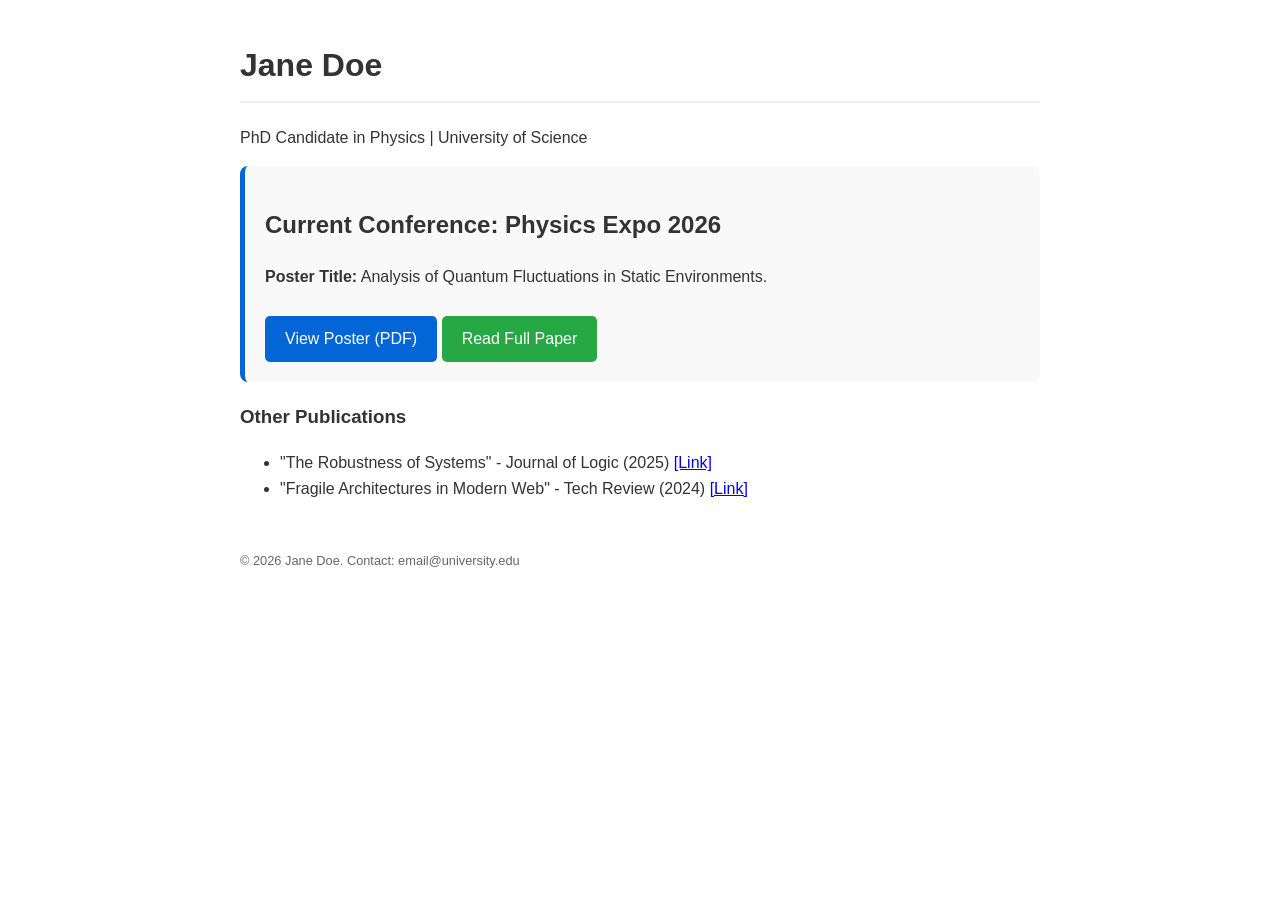
==== index.html @ 88c4ed3f "init" ====
<!DOCTYPE html>
<html lang="en">
<head>
    <meta charset="UTF-8">
    <meta name="viewport" content="width=device-width, initial-scale=1.0">
    <title>Researcher Name | Conference Materials</title>
    <style>
        body { font-family: -apple-system, sans-serif; line-height: 1.6; max-width: 800px; margin: 40px auto; padding: 0 20px; color: #333; }
        h1 { border-bottom: 2px solid #eee; padding-bottom: 10px; }
        .card { background: #f9f9f9; padding: 20px; border-radius: 8px; margin-bottom: 20px; border-left: 5px solid #0366d6; }
        .btn { display: inline-block; background: #0366d6; color: white; padding: 10px 20px; text-decoration: none; border-radius: 5px; margin-top: 10px; }
        .btn:hover { background: #024ea1; }
        footer { margin-top: 50px; font-size: 0.8em; color: #666; }
    </style>
</head>
<body>

    <h1>Jane Doe</h1>
    <p>PhD Candidate in Physics | University of Science</p>

    <div class="card">
        <h2>Current Conference: Physics Expo 2026</h2>
        <p><strong>Poster Title:</strong> Analysis of Quantum Fluctuations in Static Environments.</p>
        <a href="posters/conference-poster-2026.pdf" class="btn">View Poster (PDF)</a>
        <a href="papers/full-paper.pdf" class="btn" style="background:#28a745">Read Full Paper</a>
    </div>

    <h3>Other Publications</h3>
    <ul>
        <li>"The Robustness of Systems" - Journal of Logic (2025) <a href="#">[Link]</a></li>
        <li>"Fragile Architectures in Modern Web" - Tech Review (2024) <a href="#">[Link]</a></li>
    </ul>

    <footer>
        <p>&copy; 2026 Jane Doe. Contact: email@university.edu</p>
    </footer>

</body>
</html>
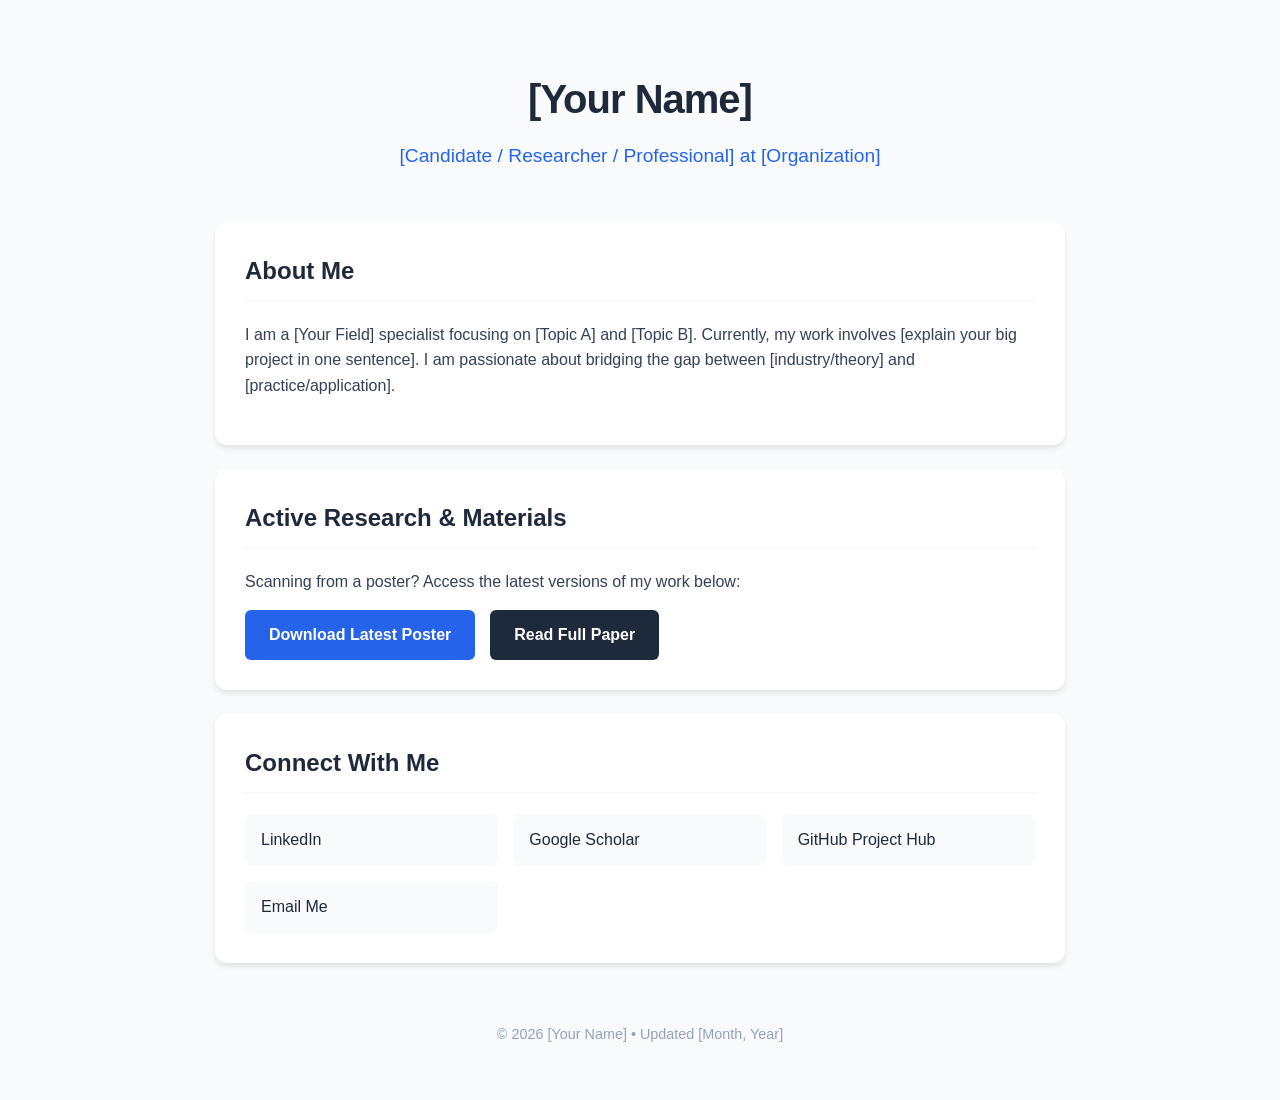
==== commit 98c634f3: "new version" ====
--- a/index.html
+++ b/index.html
@@ -3,37 +3,166 @@
 <head>
     <meta charset="UTF-8">
     <meta name="viewport" content="width=device-width, initial-scale=1.0">
-    <title>Researcher Name | Conference Materials</title>
+    <title>[Your Name] | [Your Title/Field]</title>
     <style>
-        body { font-family: -apple-system, sans-serif; line-height: 1.6; max-width: 800px; margin: 40px auto; padding: 0 20px; color: #333; }
-        h1 { border-bottom: 2px solid #eee; padding-bottom: 10px; }
-        .card { background: #f9f9f9; padding: 20px; border-radius: 8px; margin-bottom: 20px; border-left: 5px solid #0366d6; }
-        .btn { display: inline-block; background: #0366d6; color: white; padding: 10px 20px; text-decoration: none; border-radius: 5px; margin-top: 10px; }
-        .btn:hover { background: #024ea1; }
-        footer { margin-top: 50px; font-size: 0.8em; color: #666; }
+        :root {
+            --primary: #2563eb; /* Professional Blue */
+            --dark: #1e293b;
+            --light: #f8fafc;
+            --text: #334155;
+        }
+
+        body {
+            font-family: 'Inter', -apple-system, BlinkMacSystemFont, "Segoe UI", Roboto, sans-serif;
+            line-height: 1.6;
+            color: var(--text);
+            background-color: var(--light);
+            margin: 0;
+            padding: 0;
+        }
+
+        .container {
+            max-width: 850px;
+            margin: 0 auto;
+            padding: 40px 20px;
+        }
+
+        /* Header Section */
+        header {
+            text-align: center;
+            margin-bottom: 50px;
+        }
+
+        h1 {
+            font-size: 2.5rem;
+            color: var(--dark);
+            margin-bottom: 10px;
+            letter-spacing: -0.025em;
+        }
+
+        .tagline {
+            font-size: 1.2rem;
+            color: var(--primary);
+            font-weight: 500;
+            margin-top: 0;
+        }
+
+        /* Shop Window Sections */
+        .section {
+            background: white;
+            padding: 30px;
+            border-radius: 12px;
+            box-shadow: 0 4px 6px -1px rgba(0, 0, 0, 0.1);
+            margin-bottom: 24px;
+        }
+
+        h2 {
+            font-size: 1.5rem;
+            color: var(--dark);
+            margin-top: 0;
+            border-bottom: 2px solid var(--light);
+            padding-bottom: 10px;
+        }
+
+        /* Social/Contact Grid */
+        .grid {
+            display: grid;
+            grid-template-columns: repeat(auto-fit, minmax(200px, 1fr));
+            gap: 15px;
+            margin-top: 20px;
+        }
+
+        .link-card {
+            display: flex;
+            align-items: center;
+            padding: 12px 15px;
+            background: var(--light);
+            border-radius: 8px;
+            text-decoration: none;
+            color: var(--dark);
+            font-weight: 500;
+            transition: all 0.2s ease;
+            border: 1px solid transparent;
+        }
+
+        .link-card:hover {
+            border-color: var(--primary);
+            color: var(--primary);
+            transform: translateY(-2px);
+        }
+
+        /* Buttons for Papers/Posters */
+        .cta-group {
+            display: flex;
+            gap: 15px;
+            flex-wrap: wrap;
+        }
+
+        .btn {
+            padding: 12px 24px;
+            border-radius: 6px;
+            text-decoration: none;
+            font-weight: 600;
+            transition: opacity 0.2s;
+        }
+
+        .btn-primary { background: var(--primary); color: white; }
+        .btn-secondary { background: var(--dark); color: white; }
+        .btn:hover { opacity: 0.9; }
+
+        footer {
+            text-align: center;
+            margin-top: 60px;
+            font-size: 0.9rem;
+            color: #94a3b8;
+        }
+
+        @media (max-width: 600px) {
+            h1 { font-size: 2rem; }
+            .section { padding: 20px; }
+        }
     </style>
 </head>
 <body>
 
-    <h1>Jane Doe</h1>
-    <p>PhD Candidate in Physics | University of Science</p>
+<div class="container">
+    <header>
+        <h1>[Your Name]</h1>
+        <p class="tagline">[Candidate / Researcher / Professional] at [Organization]</p>
+    </header>
 
-    <div class="card">
-        <h2>Current Conference: Physics Expo 2026</h2>
-        <p><strong>Poster Title:</strong> Analysis of Quantum Fluctuations in Static Environments.</p>
-        <a href="posters/conference-poster-2026.pdf" class="btn">View Poster (PDF)</a>
-        <a href="papers/full-paper.pdf" class="btn" style="background:#28a745">Read Full Paper</a>
-    </div>
+    <section class="section">
+        <h2>About Me</h2>
+        <p>
+            I am a [Your Field] specialist focusing on [Topic A] and [Topic B].
+            Currently, my work involves [explain your big project in one sentence].
+            I am passionate about bridging the gap between [industry/theory] and [practice/application].
+        </p>
+    </section>
 
-    <h3>Other Publications</h3>
-    <ul>
-        <li>"The Robustness of Systems" - Journal of Logic (2025) <a href="#">[Link]</a></li>
-        <li>"Fragile Architectures in Modern Web" - Tech Review (2024) <a href="#">[Link]</a></li>
-    </ul>
+    <section class="section">
+        <h2>Active Research & Materials</h2>
+        <p>Scanning from a poster? Access the latest versions of my work below:</p>
+        <div class="cta-group">
+            <a href="posters/current-poster.pdf" class="btn btn-primary">Download Latest Poster</a>
+            <a href="papers/published-work.pdf" class="btn btn-secondary">Read Full Paper</a>
+        </div>
+    </section>
+
+    <section class="section">
+        <h2>Connect With Me</h2>
+        <div class="grid">
+            <a href="[Your LinkedIn Link]" class="link-card">LinkedIn</a>
+            <a href="[Your Google Scholar Link]" class="link-card">Google Scholar</a>
+            <a href="https://github.com/[YourUsername]" class="link-card">GitHub Project Hub</a>
+            <a href="mailto:[YourEmail]" class="link-card">Email Me</a>
+        </div>
+    </section>
 
     <footer>
-        <p>&copy; 2026 Jane Doe. Contact: email@university.edu</p>
+        <p>&copy; 2026 [Your Name] • Updated [Month, Year]</p>
     </footer>
+</div>
 
 </body>
 </html>
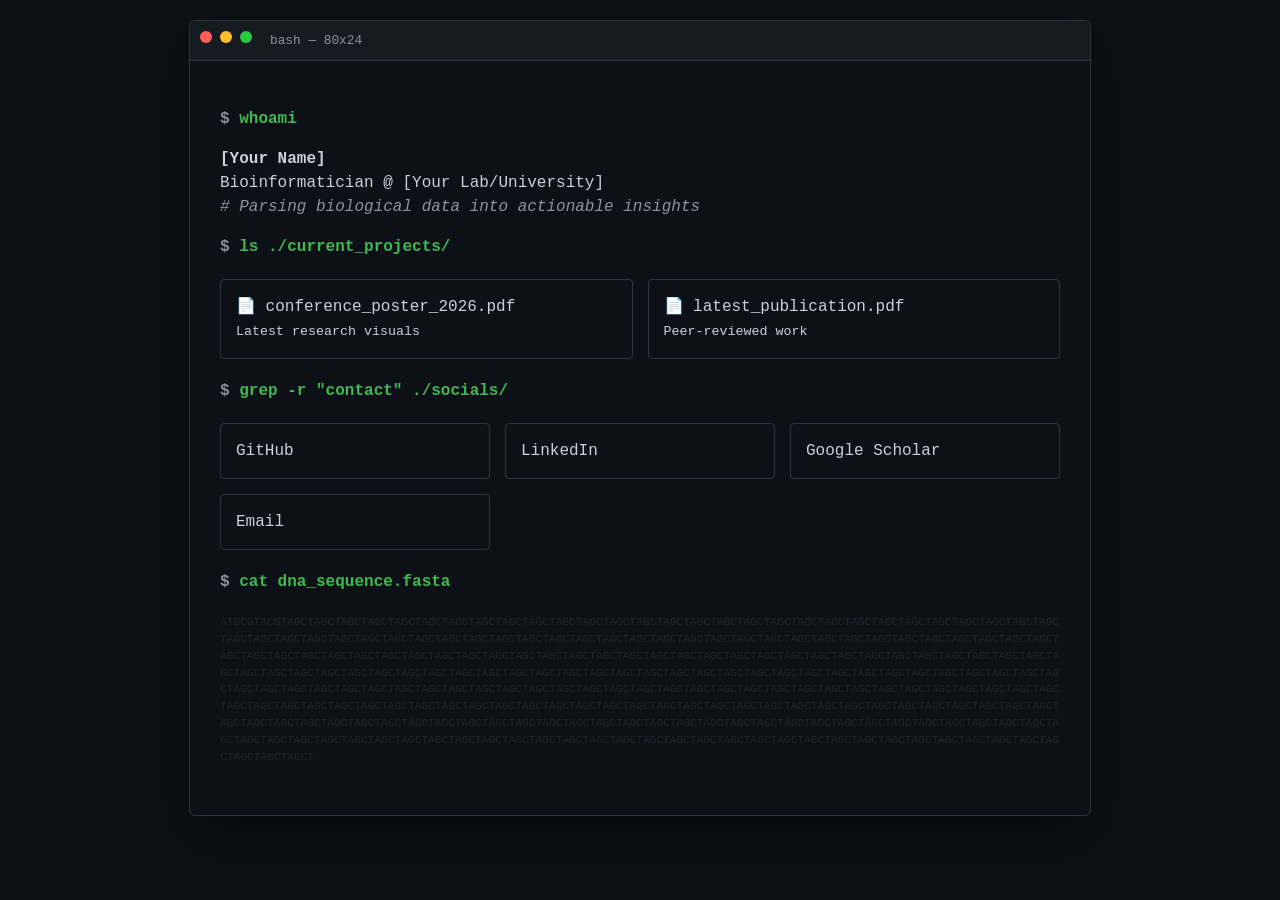
==== commit 36fe7445: "bioinformatician" ====
--- a/index.html
+++ b/index.html
@@ -3,166 +3,145 @@
 <head>
     <meta charset="UTF-8">
     <meta name="viewport" content="width=device-width, initial-scale=1.0">
-    <title>[Your Name] | [Your Title/Field]</title>
+    <title>root@bioinfo:~# [YourName]</title>
     <style>
         :root {
-            --primary: #2563eb; /* Professional Blue */
-            --dark: #1e293b;
-            --light: #f8fafc;
-            --text: #334155;
+            --bg: #0d1117; /* GitHub Dark */
+            --terminal-green: #3fb950;
+            --terminal-blue: #58a6ff;
+            --text: #c9d1d9;
+            --border: #30363d;
+            --font-mono: 'JetBrains Mono', 'Fira Code', 'Courier New', monospace;
         }
 
         body {
-            font-family: 'Inter', -apple-system, BlinkMacSystemFont, "Segoe UI", Roboto, sans-serif;
-            line-height: 1.6;
+            background-color: var(--bg);
             color: var(--text);
-            background-color: var(--light);
+            font-family: var(--font-mono);
+            line-height: 1.5;
             margin: 0;
-            padding: 0;
+            padding: 20px;
+            display: flex;
+            justify-content: center;
         }
 
-        .container {
-            max-width: 850px;
-            margin: 0 auto;
-            padding: 40px 20px;
+        .terminal {
+            max-width: 900px;
+            width: 100%;
+            border: 1px solid var(--border);
+            border-radius: 6px;
+            overflow: hidden;
+            box-shadow: 0 20px 50px rgba(0,0,0,0.5);
         }
 
-        /* Header Section */
-        header {
-            text-align: center;
-            margin-bottom: 50px;
+        /* Terminal Window Bar */
+        .window-bar {
+            background: #161b22;
+            padding: 10px;
+            border-bottom: 1px solid var(--border);
+            display: flex;
+            gap: 8px;
         }
 
-        h1 {
-            font-size: 2.5rem;
-            color: var(--dark);
-            margin-bottom: 10px;
-            letter-spacing: -0.025em;
+        .dot { width: 12px; height: 12px; border-radius: 50%; }
+        .red { background: #ff5f56; }
+        .yellow { background: #ffbd2e; }
+        .green { background: #27c93f; }
+
+        .content { padding: 30px; }
+
+        /* Commands & Syntax */
+        .command { color: var(--terminal-green); font-weight: bold; }
+        .command::before { content: "$ "; color: #8b949e; }
+
+        .comment { color: #8b949e; font-style: italic; }
+
+        h1, h2 { color: var(--terminal-blue); font-size: 1.2rem; margin-top: 30px; }
+
+        /* The Shop Window / Grid */
+        .dir-list {
+            display: grid;
+            grid-template-columns: repeat(auto-fit, minmax(250px, 1fr));
+            gap: 15px;
+            margin: 20px 0;
         }
 
-        .tagline {
-            font-size: 1.2rem;
-            color: var(--primary);
-            font-weight: 500;
-            margin-top: 0;
+        .file-link {
+            border: 1px solid var(--border);
+            padding: 15px;
+            border-radius: 4px;
+            text-decoration: none;
+            color: var(--text);
+            transition: 0.2s;
+            display: block;
         }
 
-        /* Shop Window Sections */
-        .section {
-            background: white;
-            padding: 30px;
-            border-radius: 12px;
-            box-shadow: 0 4px 6px -1px rgba(0, 0, 0, 0.1);
-            margin-bottom: 24px;
+        .file-link:hover {
+            background: #161b22;
+            border-color: var(--terminal-blue);
+            transform: translateX(5px);
         }
 
-        h2 {
-            font-size: 1.5rem;
-            color: var(--dark);
-            margin-top: 0;
-            border-bottom: 2px solid var(--light);
-            padding-bottom: 10px;
+        .dna-seq {
+            word-break: break-all;
+            font-size: 0.7rem;
+            color: #21262d;
+            user-select: none;
+            margin: 20px 0;
         }
 
-        /* Social/Contact Grid */
-        .grid {
-            display: grid;
-            grid-template-columns: repeat(auto-fit, minmax(200px, 1fr));
-            gap: 15px;
-            margin-top: 20px;
-        }
-
-        .link-card {
-            display: flex;
-            align-items: center;
-            padding: 12px 15px;
-            background: var(--light);
-            border-radius: 8px;
-            text-decoration: none;
-            color: var(--dark);
-            font-weight: 500;
-            transition: all 0.2s ease;
-            border: 1px solid transparent;
-        }
-
-        .link-card:hover {
-            border-color: var(--primary);
-            color: var(--primary);
-            transform: translateY(-2px);
-        }
-
-        /* Buttons for Papers/Posters */
-        .cta-group {
-            display: flex;
-            gap: 15px;
-            flex-wrap: wrap;
-        }
-
-        .btn {
-            padding: 12px 24px;
-            border-radius: 6px;
-            text-decoration: none;
-            font-weight: 600;
-            transition: opacity 0.2s;
-        }
-
-        .btn-primary { background: var(--primary); color: white; }
-        .btn-secondary { background: var(--dark); color: white; }
-        .btn:hover { opacity: 0.9; }
-
-        footer {
-            text-align: center;
-            margin-top: 60px;
-            font-size: 0.9rem;
-            color: #94a3b8;
+        .avatar {
+            width: 100px;
+            height: 100px;
+            border-radius: 50%;
+            border: 2px solid var(--terminal-blue);
+            float: right;
+            filter: grayscale(100%) contrast(120%);
         }
 
         @media (max-width: 600px) {
-            h1 { font-size: 2rem; }
-            .section { padding: 20px; }
+            .avatar { float: none; display: block; margin: 0 auto 20px auto; }
         }
     </style>
 </head>
 <body>
 
-<div class="container">
-    <header>
-        <h1>[Your Name]</h1>
-        <p class="tagline">[Candidate / Researcher / Professional] at [Organization]</p>
-    </header>
+<div class="terminal">
+    <div class="window-bar">
+        <div class="dot red"></div>
+        <div class="dot yellow"></div>
+        <div class="dot green"></div>
+        <span style="margin-left: 10px; font-size: 0.8rem; color: #8b949e;">bash — 80x24</span>
+    </div>
 
-    <section class="section">
-        <h2>About Me</h2>
-        <p>
-            I am a [Your Field] specialist focusing on [Topic A] and [Topic B].
-            Currently, my work involves [explain your big project in one sentence].
-            I am passionate about bridging the gap between [industry/theory] and [practice/application].
-        </p>
-    </section>
+    <div class="content">
+        <img src="your-photo.jpg" alt="[Photo]" class="avatar" onerror="this.style.display='none'">
 
-    <section class="section">
-        <h2>Active Research & Materials</h2>
-        <p>Scanning from a poster? Access the latest versions of my work below:</p>
-        <div class="cta-group">
-            <a href="posters/current-poster.pdf" class="btn btn-primary">Download Latest Poster</a>
-            <a href="papers/published-work.pdf" class="btn btn-secondary">Read Full Paper</a>
+        <p class="command">whoami</p>
+        <p><strong>[Your Name]</strong><br>
+        Bioinformatician @ [Your Lab/University]<br>
+        <span class="comment"># Parsing biological data into actionable insights</span></p>
+
+        <p class="command">ls ./current_projects/</p>
+        <div class="dir-list">
+            <a href="posters/poster-2026.pdf" class="file-link">
+                📄 conference_poster_2026.pdf<br>
+                <small>Latest research visuals</small>
+            </a>
+            <a href="papers/manuscript.pdf" class="file-link">
+                📄 latest_publication.pdf<br>
+                <small>Peer-reviewed work</small>
+            </a>
         </div>
-    </section>
 
-    <section class="section">
-        <h2>Connect With Me</h2>
-        <div class="grid">
-            <a href="[Your LinkedIn Link]" class="link-card">LinkedIn</a>
-            <a href="[Your Google Scholar Link]" class="link-card">Google Scholar</a>
-            <a href="https://github.com/[YourUsername]" class="link-card">GitHub Project Hub</a>
-            <a href="mailto:[YourEmail]" class="link-card">Email Me</a>
+        <p class="command">grep -r "contact" ./socials/</p>
+        <div class="dir-list">
+            <a href="https://github.com/[YourUser]" class="file-link">GitHub</a>
+            <a href="https://linkedin.com/in/[YourUser]" class="file-link">LinkedIn</a>
+            <a href="https://scholar.google.com/..." class="file-link">Google Scholar</a>
+            <a href="mailto:your@email.com" class="file-link">Email</a>
         </div>
-    </section>
 
-    <footer>
-        <p>&copy; 2026 [Your Name] • Updated [Month, Year]</p>
-    </footer>
-</div>
-
-</body>
-</html>
+        <p class="command">cat dna_sequence.fasta</p>
+        <div class="dna-seq">
+            [base64]
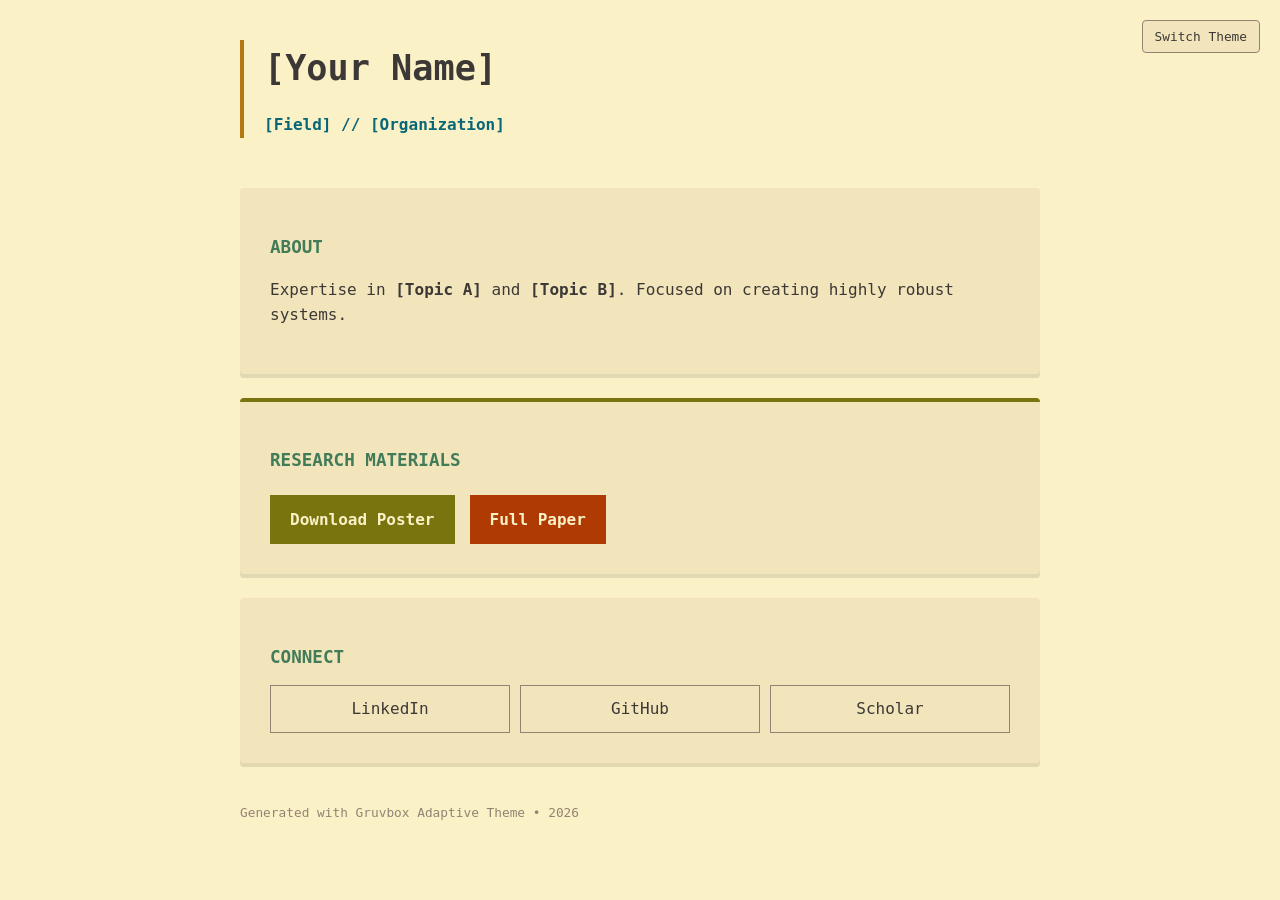
==== commit c46b1697: "gruvbox" ====
--- a/index.html
+++ b/index.html
@@ -3,145 +3,169 @@
 <head>
     <meta charset="UTF-8">
     <meta name="viewport" content="width=device-width, initial-scale=1.0">
-    <title>root@bioinfo:~# [YourName]</title>
+    <title>[Your Name] | [Your Title]</title>
     <style>
+        /* Define Colors for Dark Mode (Default) */
         :root {
-            --bg: #0d1117; /* GitHub Dark */
-            --terminal-green: #3fb950;
-            --terminal-blue: #58a6ff;
-            --text: #c9d1d9;
-            --border: #30363d;
-            --font-mono: 'JetBrains Mono', 'Fira Code', 'Courier New', monospace;
+            --bg0: #282828;
+            --bg1: #3c3836;
+            --fg: #ebdbb2;
+            --gray: #928374;
+            --yellow: #fabd2f;
+            --blue: #83a598;
+            --green: #b8bb26;
+            --orange: #fe8019;
+            --aqua: #8ec07c;
+        }
+
+        /* Define Colors for Light Mode Override */
+        [data-theme="light"] {
+            --bg0: #fbf1c7;
+            --bg1: #f2e5bc;
+            --fg: #3c3836;
+            --gray: #928374;
+            --yellow: #b57614; /* Darker yellow for readability */
+            --blue: #076678;   /* Deep blue */
+            --green: #79740e;  /* Deep green */
+            --orange: #af3a03;
+            --aqua: #427b58;
         }
 
         body {
-            background-color: var(--bg);
-            color: var(--text);
-            font-family: var(--font-mono);
-            line-height: 1.5;
+            font-family: 'ui-monospace', 'Cascadia Code', monospace;
+            line-height: 1.6;
+            color: var(--fg);
+            background-color: var(--bg0);
+            transition: background-color 0.3s, color 0.3s;
             margin: 0;
-            padding: 20px;
-            display: flex;
-            justify-content: center;
+            padding: 0;
         }
 
-        .terminal {
-            max-width: 900px;
-            width: 100%;
-            border: 1px solid var(--border);
-            border-radius: 6px;
-            overflow: hidden;
-            box-shadow: 0 20px 50px rgba(0,0,0,0.5);
+        .container {
+            max-width: 800px;
+            margin: 0 auto;
+            padding: 40px 20px;
         }
 
-        /* Terminal Window Bar */
-        .window-bar {
-            background: #161b22;
-            padding: 10px;
-            border-bottom: 1px solid var(--border);
-            display: flex;
-            gap: 8px;
+        /* The Theme Toggle Button */
+        #theme-toggle {
+            position: fixed;
+            top: 20px;
+            right: 20px;
+            background: var(--bg1);
+            color: var(--fg);
+            border: 1px solid var(--gray);
+            padding: 8px 12px;
+            cursor: pointer;
+            font-family: inherit;
+            font-size: 0.8rem;
+            border-radius: 4px;
         }
 
-        .dot { width: 12px; height: 12px; border-radius: 50%; }
-        .red { background: #ff5f56; }
-        .yellow { background: #ffbd2e; }
-        .green { background: #27c93f; }
-
-        .content { padding: 30px; }
-
-        /* Commands & Syntax */
-        .command { color: var(--terminal-green); font-weight: bold; }
-        .command::before { content: "$ "; color: #8b949e; }
-
-        .comment { color: #8b949e; font-style: italic; }
-
-        h1, h2 { color: var(--terminal-blue); font-size: 1.2rem; margin-top: 30px; }
-
-        /* The Shop Window / Grid */
-        .dir-list {
-            display: grid;
-            grid-template-columns: repeat(auto-fit, minmax(250px, 1fr));
-            gap: 15px;
-            margin: 20px 0;
+        header {
+            text-align: left;
+            margin-bottom: 50px;
+            border-left: 4px solid var(--yellow);
+            padding-left: 20px;
         }
 
-        .file-link {
-            border: 1px solid var(--border);
-            padding: 15px;
+        .section {
+            background: var(--bg1);
+            padding: 30px;
             border-radius: 4px;
-            text-decoration: none;
-            color: var(--text);
-            transition: 0.2s;
-            display: block;
+            margin-bottom: 24px;
+            box-shadow: 0 4px 0px rgba(0,0,0,0.1);
         }
 
-        .file-link:hover {
-            background: #161b22;
-            border-color: var(--terminal-blue);
-            transform: translateX(5px);
+        h1 { font-size: 2.2rem; margin: 0; color: var(--fg); }
+        h2 { color: var(--aqua); text-transform: uppercase; font-size: 1.1rem; }
+
+        .cta-group { display: flex; gap: 15px; margin-top: 20px; }
+        .btn {
+            padding: 12px 20px;
+            text-decoration: none;
+            font-weight: bold;
+            color: var(--bg0) !important; /* Always dark text on bright buttons */
         }
+        .btn-primary { background: var(--green); }
+        .btn-secondary { background: var(--orange); }
 
-        .dna-seq {
-            word-break: break-all;
-            font-size: 0.7rem;
-            color: #21262d;
-            user-select: none;
-            margin: 20px 0;
+        .grid {
+            display: grid;
+            grid-template-columns: repeat(auto-fit, minmax(150px, 1fr));
+            gap: 10px;
         }
+        .link-card {
+            padding: 10px;
+            border: 1px solid var(--gray);
+            text-decoration: none;
+            color: var(--fg);
+            text-align: center;
+        }
+        .link-card:hover { border-color: var(--blue); color: var(--blue); }
 
-        .avatar {
-            width: 100px;
-            height: 100px;
-            border-radius: 50%;
-            border: 2px solid var(--terminal-blue);
-            float: right;
-            filter: grayscale(100%) contrast(120%);
-        }
+        footer { color: var(--gray); font-size: 0.8rem; margin-top: 40px; }
 
         @media (max-width: 600px) {
-            .avatar { float: none; display: block; margin: 0 auto 20px auto; }
+            .cta-group { flex-direction: column; }
         }
     </style>
 </head>
 <body>
 
-<div class="terminal">
-    <div class="window-bar">
-        <div class="dot red"></div>
-        <div class="dot yellow"></div>
-        <div class="dot green"></div>
-        <span style="margin-left: 10px; font-size: 0.8rem; color: #8b949e;">bash — 80x24</span>
-    </div>
+<button id="theme-toggle">Switch Theme</button>
 
-    <div class="content">
-        <img src="your-photo.jpg" alt="[Photo]" class="avatar" onerror="this.style.display='none'">
+<div class="container">
+    <header>
+        <h1>[Your Name]</h1>
+        <p style="color: var(--blue); font-weight: bold;">[Field] // [Organization]</p>
+    </header>
 
-        <p class="command">whoami</p>
-        <p><strong>[Your Name]</strong><br>
-        Bioinformatician @ [Your Lab/University]<br>
-        <span class="comment"># Parsing biological data into actionable insights</span></p>
+    <section class="section">
+        <h2>About</h2>
+        <p>Expertise in <strong>[Topic A]</strong> and <strong>[Topic B]</strong>. Focused on creating highly robust systems.</p>
+    </section>
 
-        <p class="command">ls ./current_projects/</p>
-        <div class="dir-list">
-            <a href="posters/poster-2026.pdf" class="file-link">
-                📄 conference_poster_2026.pdf<br>
-                <small>Latest research visuals</small>
-            </a>
-            <a href="papers/manuscript.pdf" class="file-link">
-                📄 latest_publication.pdf<br>
-                <small>Peer-reviewed work</small>
-            </a>
+    <section class="section" style="border-top: 4px solid var(--green);">
+        <h2>Research Materials</h2>
+        <div class="cta-group">
+            <a href="posters/poster.pdf" class="btn btn-primary">Download Poster</a>
+            <a href="papers/paper.pdf" class="btn btn-secondary">Full Paper</a>
         </div>
+    </section>
 
-        <p class="command">grep -r "contact" ./socials/</p>
-        <div class="dir-list">
-            <a href="https://github.com/[YourUser]" class="file-link">GitHub</a>
-            <a href="https://linkedin.com/in/[YourUser]" class="file-link">LinkedIn</a>
-            <a href="https://scholar.google.com/..." class="file-link">Google Scholar</a>
-            <a href="mailto:your@email.com" class="file-link">Email</a>
+    <section class="section">
+        <h2>Connect</h2>
+        <div class="grid">
+            <a href="#" class="link-card">LinkedIn</a>
+            <a href="#" class="link-card">GitHub</a>
+            <a href="#" class="link-card">Scholar</a>
         </div>
+    </section>
 
-        <p class="command">cat dna_sequence.fasta</p>
-        <div class="dna-seq">
-            [base64]
+    <footer>
+        <p>Generated with Gruvbox Adaptive Theme • 2026</p>
+    </footer>
+</div>
+
+<script>
+    const toggleBtn = document.getElementById('theme-toggle');
+    const htmlElement = document.documentElement;
+
+    // Check for saved preference, otherwise use system setting
+    const currentTheme = localStorage.getItem('theme') ||
+        (window.matchMedia('(prefers-color-scheme: light)').matches ? 'light' : 'dark');
+
+    htmlElement.setAttribute('data-theme', currentTheme);
+
+    toggleBtn.addEventListener('click', () => {
+        let theme = htmlElement.getAttribute('data-theme');
+        let newTheme = theme === 'dark' ? 'light' : 'dark';
+
+        htmlElement.setAttribute('data-theme', newTheme);
+        localStorage.setItem('theme', newTheme);
+    });
+</script>
+
+</body>
+</html>
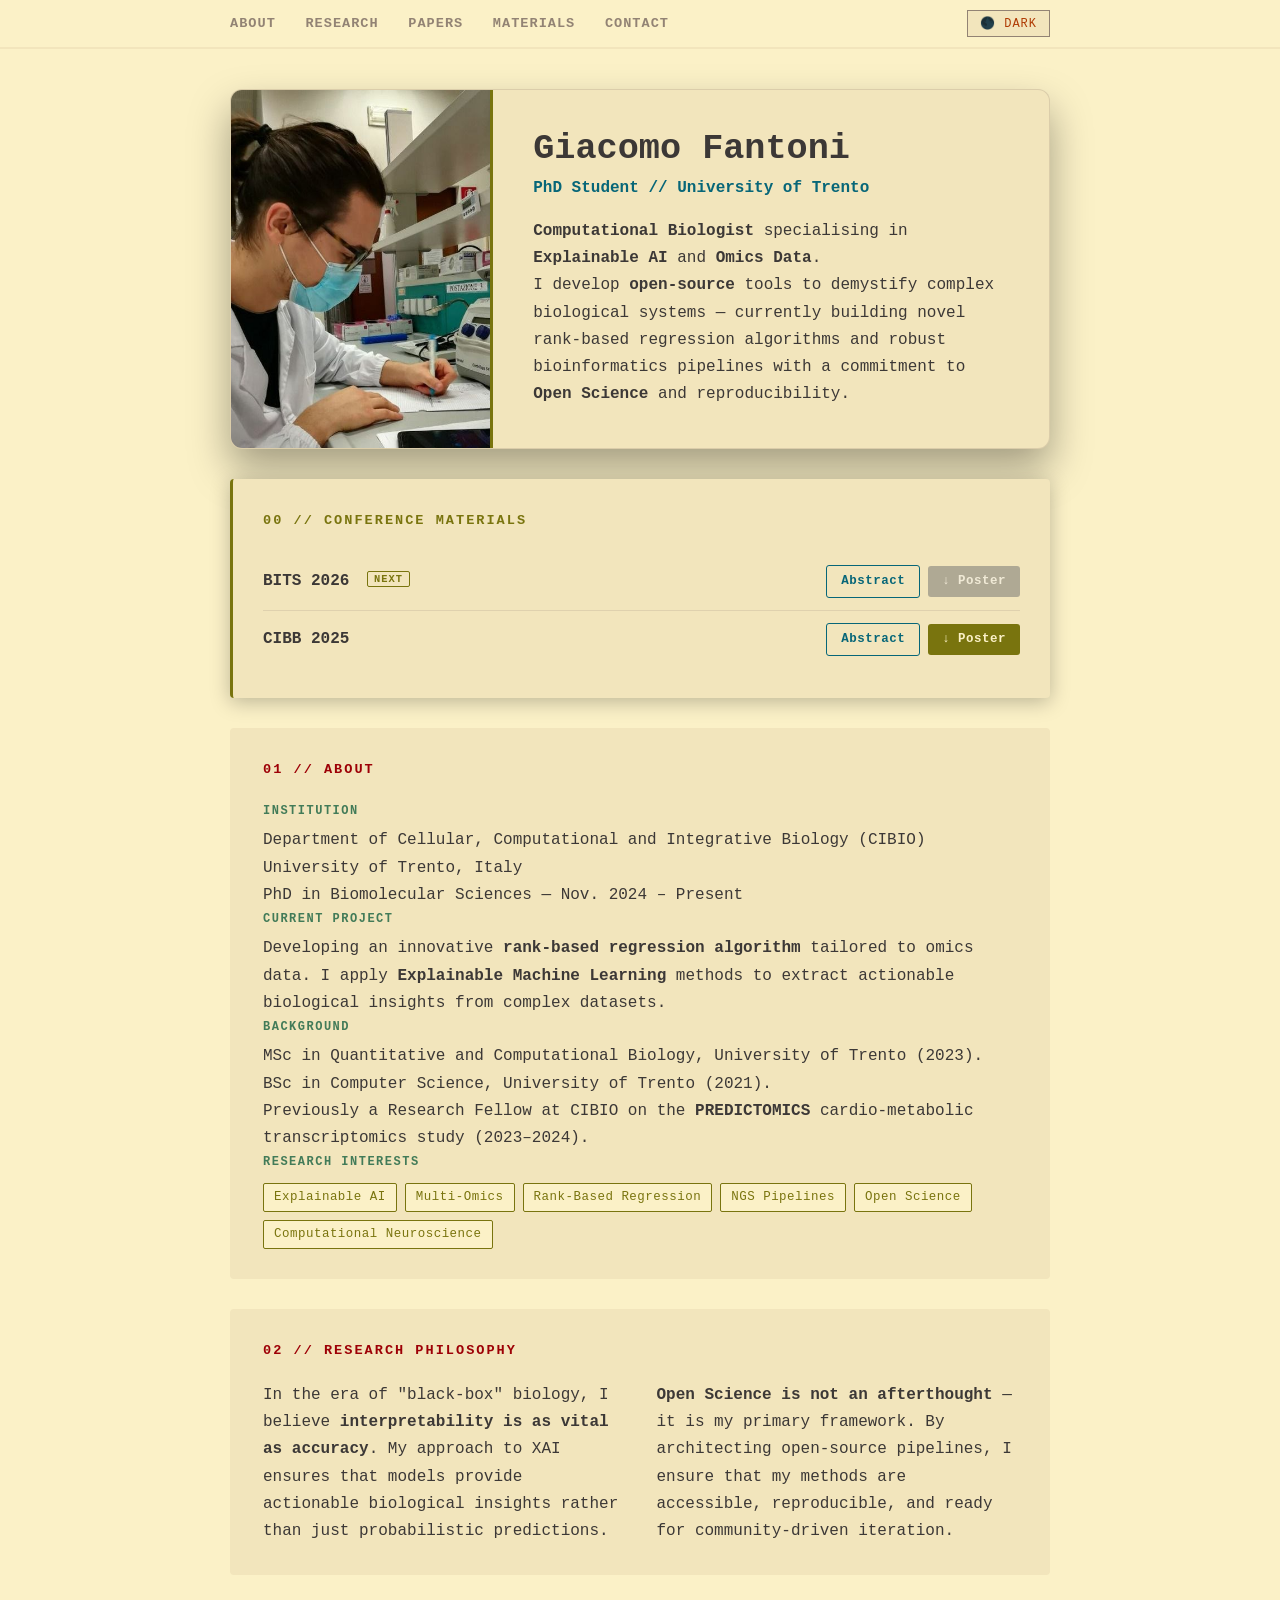
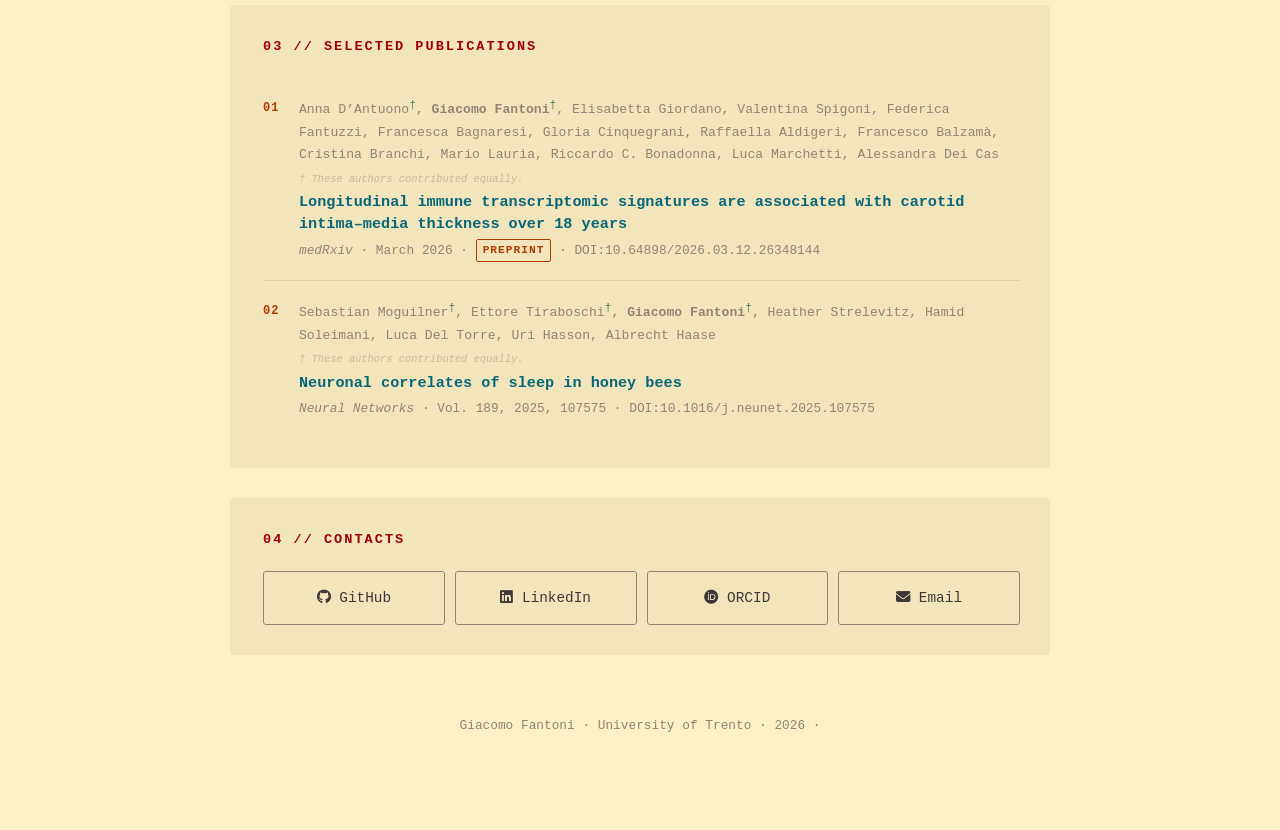
==== commit 72f689e8: "Added first abstract" ====
--- a/index.html
+++ b/index.html
@@ -3,167 +3,252 @@
 <head>
     <meta charset="UTF-8">
     <meta name="viewport" content="width=device-width, initial-scale=1.0">
-    <title>[Your Name] | [Your Title]</title>
-    <style>
-        /* Define Colors for Dark Mode (Default) */
-        :root {
-            --bg0: #282828;
-            --bg1: #3c3836;
-            --fg: #ebdbb2;
-            --gray: #928374;
-            --yellow: #fabd2f;
-            --blue: #83a598;
-            --green: #b8bb26;
-            --orange: #fe8019;
-            --aqua: #8ec07c;
-        }
-
-        /* Define Colors for Light Mode Override */
-        [data-theme="light"] {
-            --bg0: #fbf1c7;
-            --bg1: #f2e5bc;
-            --fg: #3c3836;
-            --gray: #928374;
-            --yellow: #b57614; /* Darker yellow for readability */
-            --blue: #076678;   /* Deep blue */
-            --green: #79740e;  /* Deep green */
-            --orange: #af3a03;
-            --aqua: #427b58;
-        }
-
-        body {
-            font-family: 'ui-monospace', 'Cascadia Code', monospace;
-            line-height: 1.6;
-            color: var(--fg);
-            background-color: var(--bg0);
-            transition: background-color 0.3s, color 0.3s;
-            margin: 0;
-            padding: 0;
-        }
-
-        .container {
-            max-width: 800px;
-            margin: 0 auto;
-            padding: 40px 20px;
-        }
-
-        /* The Theme Toggle Button */
-        #theme-toggle {
-            position: fixed;
-            top: 20px;
-            right: 20px;
-            background: var(--bg1);
-            color: var(--fg);
-            border: 1px solid var(--gray);
-            padding: 8px 12px;
-            cursor: pointer;
-            font-family: inherit;
-            font-size: 0.8rem;
-            border-radius: 4px;
-        }
-
-        header {
-            text-align: left;
-            margin-bottom: 50px;
-            border-left: 4px solid var(--yellow);
-            padding-left: 20px;
-        }
-
-        .section {
-            background: var(--bg1);
-            padding: 30px;
-            border-radius: 4px;
-            margin-bottom: 24px;
-            box-shadow: 0 4px 0px rgba(0,0,0,0.1);
-        }
-
-        h1 { font-size: 2.2rem; margin: 0; color: var(--fg); }
-        h2 { color: var(--aqua); text-transform: uppercase; font-size: 1.1rem; }
-
-        .cta-group { display: flex; gap: 15px; margin-top: 20px; }
-        .btn {
-            padding: 12px 20px;
-            text-decoration: none;
-            font-weight: bold;
-            color: var(--bg0) !important; /* Always dark text on bright buttons */
-        }
-        .btn-primary { background: var(--green); }
-        .btn-secondary { background: var(--orange); }
-
-        .grid {
-            display: grid;
-            grid-template-columns: repeat(auto-fit, minmax(150px, 1fr));
-            gap: 10px;
-        }
-        .link-card {
-            padding: 10px;
-            border: 1px solid var(--gray);
-            text-decoration: none;
-            color: var(--fg);
-            text-align: center;
-        }
-        .link-card:hover { border-color: var(--blue); color: var(--blue); }
-
-        footer { color: var(--gray); font-size: 0.8rem; margin-top: 40px; }
-
-        @media (max-width: 600px) {
-            .cta-group { flex-direction: column; }
-        }
-    </style>
+    <meta name="color-scheme" content="dark light">
+    <meta name="description" content="Giacomo Fantoni – PhD Student at the University of Trento. Computational Biologist developing explainable rank-based regression algorithms for multi-omics data analysis.">
+
+    <title>Giacomo Fantoni | Academic Profile</title>
+
+    <link rel="icon" type="image/svg+xml" href="data:image/svg+xml,<svg xmlns='http://www.w3.org/2000/svg' viewBox='0 0 32 32'><rect width='32' height='32' rx='4' fill='%23282828'/><text x='50%25' y='50%25' dominant-baseline='central' text-anchor='middle' font-family='ui-monospace,monospace' font-weight='bold' font-size='13' fill='%23b8bb26'>GF</text></svg>">
+
+    <link rel="stylesheet" href="styles.css">
+    <link rel="stylesheet" href="https://cdnjs.cloudflare.com/ajax/libs/font-awesome/6.5.1/css/all.min.css">
 </head>
 <body>
 
-<button id="theme-toggle">Switch Theme</button>
+<nav>
+    <div class="nav-container">
+        <div class="nav-links" id="nav-links">
+            <a href="#about">ABOUT</a>
+            <a href="#philosophy">RESEARCH</a>
+            <a href="#publications">PAPERS</a>
+            <a href="#materials">MATERIALS</a>
+            <a href="#contact">CONTACT</a>
+        </div>
+        <div class="nav-right">
+            <button id="menu-toggle" aria-label="Toggle navigation menu" aria-expanded="false">&#9776;</button>
+            <button id="theme-toggle" aria-label="Toggle colour theme">&#9728; LIGHT</button>
+        </div>
+    </div>
+</nav>
 
 <div class="container">
-    <header>
-        <h1>[Your Name]</h1>
-        <p style="color: var(--blue); font-weight: bold;">[Field] // [Organization]</p>
+
+    <!-- HERO -->
+    <header id="about" class="hero">
+        <img src="photo.jpg" alt="Portrait of Giacomo Fantoni" class="profile-photo" loading="lazy">
+        <div class="hero-text">
+            <h1>Giacomo Fantoni</h1>
+            <span class="tagline">PhD Student // University of Trento</span>
+            <p class="bio">
+                <strong>Computational Biologist</strong> specialising in
+                <strong>Explainable AI</strong> and <strong>Omics Data</strong>.<br>
+                I develop <strong>open-source</strong> tools to demystify complex biological
+                systems &mdash; currently building novel rank-based regression algorithms and robust
+                bioinformatics pipelines with a commitment to
+                <strong>Open Science</strong> and reproducibility.
+            </p>
+        </div>
     </header>
 
-    <section class="section">
-        <h2>About</h2>
-        <p>Expertise in <strong>[Topic A]</strong> and <strong>[Topic B]</strong>. Focused on creating highly robust systems.</p>
-    </section>
-
-    <section class="section" style="border-top: 4px solid var(--green);">
-        <h2>Research Materials</h2>
-        <div class="cta-group">
-            <a href="posters/poster.pdf" class="btn btn-primary">Download Poster</a>
-            <a href="papers/paper.pdf" class="btn btn-secondary">Full Paper</a>
-        </div>
-    </section>
-
-    <section class="section">
-        <h2>Connect</h2>
-        <div class="grid">
-            <a href="#" class="link-card">LinkedIn</a>
-            <a href="#" class="link-card">GitHub</a>
-            <a href="#" class="link-card">Scholar</a>
-        </div>
-    </section>
-
-    <footer>
-        <p>Generated with Gruvbox Adaptive Theme • 2026</p>
+    <!-- CONFERENCE MATERIALS -->
+
+    <section id="materials" class="section section-highlight">
+        <h2>00 // Conference Materials</h2>
+        <table class="materials-table">
+            <tr>
+                <td class="conf-name">BITS 2026 <span class="conf-badge">NEXT</span></td>
+                <td class="conf-links">
+                    <a href="abstracts/todo.html" class="btn btn-small btn-outline">Abstract</a>
+                    <a href="posters/bits2026.pdf"  class="btn btn-small btn-green disabled">&#8595; Poster</a>
+                </td>
+            </tr>
+            <tr>
+                <td class="conf-name">CIBB 2025</td>
+                <td class="conf-links">
+                    <a href="abstracts/cibb2025.html" class="btn btn-small btn-outline">Abstract</a>
+                    <a href="posters/cibb2025.pdf"   class="btn btn-small btn-green">&#8595; Poster</a>
+                </td>
+            </tr>
+        </table>
+    </section>
+
+
+    <!-- ABOUT -->
+    <section id="about-detail" class="section">
+        <h2>01 // About</h2>
+        <div class="about-grid">
+
+            <div class="about-block">
+                <span class="about-label">Institution</span>
+                <p>
+                    Department of Cellular, Computational and Integrative Biology (CIBIO)<br>
+                    University of Trento, Italy<br>
+                    PhD in Biomolecular Sciences &mdash; Nov. 2024 &ndash; Present
+                </p>
+            </div>
+
+            <div class="about-block">
+                <span class="about-label">Current Project</span>
+                <p>
+                    Developing an innovative <strong>rank-based regression algorithm</strong> tailored to omics data.
+                    I apply
+                    <strong>Explainable Machine Learning</strong> methods to extract actionable biological
+                    insights from complex datasets.
+                </p>
+            </div>
+
+            <div class="about-block">
+                <span class="about-label">Background</span>
+                <p>
+                    MSc in Quantitative and Computational Biology, University of Trento (2023).<br>
+                    BSc in Computer Science, University of Trento (2021).<br>
+                    Previously a Research Fellow at CIBIO on the
+                    <strong>PREDICTOMICS</strong> cardio-metabolic transcriptomics study (2023&ndash;2024).
+                </p>
+            </div>
+
+            <div class="about-block">
+                <span class="about-label">Research Interests</span>
+                <div class="tag-list">
+                    <span class="tag">Explainable AI</span>
+                    <span class="tag">Multi-Omics</span>
+                    <span class="tag">Rank-Based Regression</span>
+                    <span class="tag">NGS Pipelines</span>
+                    <span class="tag">Open Science</span>
+                    <span class="tag">Computational Neuroscience</span>
+                </div>
+            </div>
+
+        </div>
+    </section>
+
+    <!-- RESEARCH PHILOSOPHY -->
+    <section id="philosophy" class="section">
+        <h2>02 // Research Philosophy</h2>
+        <div class="philosophy-grid">
+            <div>
+                <p>
+                    In the era of "black-box" biology, I believe
+                    <strong>interpretability is as vital as accuracy</strong>.
+                    My approach to XAI ensures that models provide actionable
+                    biological insights rather than just probabilistic predictions.
+                </p>
+            </div>
+            <div>
+                <p>
+                    <strong>Open Science is not an afterthought</strong> &mdash; it is my
+                    primary framework. By architecting open-source pipelines, I ensure
+                    that my methods are accessible, reproducible, and ready for
+                    community-driven iteration.
+                </p>
+            </div>
+        </div>
+    </section>
+
+    <!-- PUBLICATIONS -->
+    <section id="publications" class="section">
+        <h2>03 // Selected Publications</h2>
+        <ol class="pub-list">
+
+            <li class="pub-item">
+                <span class="pub-authors">
+                    Anna D&rsquo;Antuono<sup class="co-first" title="Equal contribution">&dagger;</sup>, <strong>Giacomo Fantoni</strong><sup class="co-first" title="Equal contribution">&dagger;</sup>, Elisabetta Giordano,
+                    Valentina Spigoni, Federica Fantuzzi, Francesca Bagnaresi, Gloria Cinquegrani,
+                    Raffaella Aldigeri, Francesco Balzam&agrave;, Cristina Branchi, Mario Lauria,
+                    Riccardo C. Bonadonna, Luca Marchetti, Alessandra Dei Cas
+                </span>
+                <span class="pub-note">&dagger; These authors contributed equally.</span>
+                <a href="https://doi.org/10.64898/2026.03.12.26348144" class="pub-title" target="_blank" rel="noopener">
+                    Longitudinal immune transcriptomic signatures are associated with carotid intima&ndash;media thickness over 18 years
+                </a>
+                <span class="pub-meta">
+                    <em>medRxiv</em> &middot; March 2026 &middot;
+                    <span class="pub-badge">PREPRINT</span> &middot;
+                    <a href="https://doi.org/10.64898/2026.03.12.26348144" target="_blank" rel="noopener">
+                        DOI:10.64898/2026.03.12.26348144
+                    </a>
+                </span>
+            </li>
+            <li class="pub-item">
+                <span class="pub-authors">
+                    Sebastian Moguilner<sup class="co-first" title="Equal contribution">&dagger;</sup>, Ettore Tiraboschi<sup class="co-first" title="Equal contribution">&dagger;</sup>, <strong>Giacomo Fantoni</strong><sup class="co-first" title="Equal contribution">&dagger;</sup>,
+                    Heather Strelevitz, Hamid Soleimani, Luca Del Torre, Uri Hasson, Albrecht Haase
+                </span>
+                <span class="pub-note">&dagger; These authors contributed equally.</span>
+                <a href="https://doi.org/10.1016/j.neunet.2025.107575" class="pub-title" target="_blank" rel="noopener">
+                    Neuronal correlates of sleep in honey bees
+                </a>
+                <span class="pub-meta">
+                    <em>Neural Networks</em> &middot; Vol. 189, 2025, 107575 &middot;
+                    <a href="https://doi.org/10.1016/j.neunet.2025.107575" target="_blank" rel="noopener">
+                        DOI:10.1016/j.neunet.2025.107575
+                    </a>
+                </span>
+            </li>
+
+        </ol>
+    </section>
+
+    <!-- CONTACT / LINKS -->
+<section id="contact" class="section">
+    <h2>04 // Contacts</h2>
+    <div class="grid">
+        <a href="https://github.com/giacThePhantom" class="link-card" target="_blank" rel="noopener">
+            <i class="fa-brands fa-github"></i> GitHub
+        </a>
+        <a href="https://www.linkedin.com/in/giacomo-fantoni" class="link-card" target="_blank" rel="noopener">
+            <i class="fa-brands fa-linkedin"></i> LinkedIn
+        </a>
+        <a href="https://orcid.org/0009-0000-7306-3510" class="link-card" target="_blank" rel="noopener">
+            <i class="fa-brands fa-orcid"></i> ORCID
+        </a>
+        <a href="mailto:giacomo.fantoni@unitn.it" class="link-card">
+            <i class="fa-solid fa-envelope"></i> Email
+        </a>
+    </div>
+</section>
+            <footer>
+
+        <p>Giacomo Fantoni &middot; University of Trento &middot; 2026 &middot;</p>
     </footer>
+
 </div>
 
 <script>
+    /* ── Theme toggle ────────────────────────────────────────── */
     const toggleBtn = document.getElementById('theme-toggle');
-    const htmlElement = document.documentElement;
-
-    // Check for saved preference, otherwise use system setting
-    const currentTheme = localStorage.getItem('theme') ||
-        (window.matchMedia('(prefers-color-scheme: light)').matches ? 'light' : 'dark');
-
-    htmlElement.setAttribute('data-theme', currentTheme);
+    const htmlEl    = document.documentElement;
+
+    const saved    = localStorage.getItem('theme');
+    const sysLight = window.matchMedia('(prefers-color-scheme: light)').matches;
+    applyTheme(saved || (sysLight ? 'light' : 'dark'));
 
     toggleBtn.addEventListener('click', () => {
-        let theme = htmlElement.getAttribute('data-theme');
-        let newTheme = theme === 'dark' ? 'light' : 'dark';
-
-        htmlElement.setAttribute('data-theme', newTheme);
-        localStorage.setItem('theme', newTheme);
+        applyTheme(htmlEl.getAttribute('data-theme') === 'dark' ? 'light' : 'dark');
+    });
+
+    function applyTheme(theme) {
+        htmlEl.setAttribute('data-theme', theme);
+        localStorage.setItem('theme', theme);
+        toggleBtn.textContent = theme === 'dark' ? '\u2600 LIGHT' : '\uD83C\uDF11 DARK';
+    }
+
+    /* ── Hamburger menu ──────────────────────────────────────── */
+    const menuBtn  = document.getElementById('menu-toggle');
+    const navLinks = document.getElementById('nav-links');
+
+    menuBtn.addEventListener('click', () => {
+        const isOpen = navLinks.classList.toggle('nav-open');
+        menuBtn.setAttribute('aria-expanded', String(isOpen));
+        menuBtn.textContent = isOpen ? '\u2715' : '\u2630';
+    });
+
+    navLinks.querySelectorAll('a').forEach(link => {
+        link.addEventListener('click', () => {
+            navLinks.classList.remove('nav-open');
+            menuBtn.setAttribute('aria-expanded', 'false');
+            menuBtn.textContent = '\u2630';
+        });
     });
 </script>
 
--- a/styles.css
+++ b/styles.css
@@ -0,0 +1,693 @@
+/* ============================================================
+   Giacomo Fantoni – Academic Profile
+   Gruvbox palette (dark default, light optional)
+   ============================================================ */
+
+/* ----------------------------------------------------------
+   1. TOKENS
+   ---------------------------------------------------------- */
+:root {
+    --bg0:    #282828;
+    --bg1:    #3c3836;
+    --fg:     #ebdbb2;
+    --gray:   #928374;
+    --red:    #fb4934;
+    --green:  #b8bb26;
+    --blue:   #83a598;
+    --aqua:   #8ec07c;
+    --orange: #fe8019;
+}
+
+[data-theme="light"] {
+    --bg0:    #fbf1c7;
+    --bg1:    #f2e5bc;
+    --fg:     #3c3836;
+    --gray:   #928374;
+    --red:    #9d0006;
+    --green:  #79740e;
+    --blue:   #076678;
+    --aqua:   #427b58;
+    --orange: #af3a03;
+}
+
+
+/* ----------------------------------------------------------
+   2. RESET & BASE
+   ---------------------------------------------------------- */
+*, *::before, *::after { box-sizing: border-box; }
+
+body {
+    font-family: 'ui-monospace', 'Cascadia Code', 'Fira Code', monospace;
+    line-height: 1.7;
+    color: var(--fg);
+    background-color: var(--bg0);
+    margin: 0;
+    padding: 0;
+    scroll-behavior: smooth;
+    transition: background-color 0.2s ease, color 0.2s ease;
+}
+
+
+/* ----------------------------------------------------------
+   3. NAVIGATION
+   ---------------------------------------------------------- */
+nav {
+    position: sticky;
+    top: 0;
+    z-index: 1000;
+    background-color: var(--bg0);
+    border-bottom: 2px solid var(--bg1);
+    padding: 10px 0;
+}
+
+.nav-container {
+    max-width: 860px;
+    margin: 0 auto;
+    padding: 0 20px;
+    display: flex;
+    justify-content: space-between;
+    align-items: center;
+}
+
+.nav-links a {
+    color: var(--gray);
+    text-decoration: none;
+    font-weight: bold;
+    font-size: 0.85rem;
+    letter-spacing: 1px;
+    margin-right: 20px;
+    transition: color 0.15s ease;
+}
+
+.nav-links a:hover { color: var(--green); }
+
+/* Groups the hamburger + theme toggle on the right */
+.nav-right {
+    display: flex;
+    align-items: center;
+    gap: 10px;
+}
+
+/* 3. Hamburger button — hidden on desktop, shown on mobile */
+#menu-toggle {
+    display: none;
+    background: var(--bg1);
+    color: var(--fg);
+    border: 1px solid var(--gray);
+    padding: 5px 10px;
+    cursor: pointer;
+    font-family: inherit;
+    font-size: 1rem;
+    line-height: 1;
+    transition: border-color 0.15s ease;
+}
+
+#menu-toggle:hover { border-color: var(--green); }
+
+#theme-toggle {
+    background: var(--bg1);
+    color: var(--orange);
+    border: 1px solid var(--gray);
+    padding: 5px 12px;
+    cursor: pointer;
+    font-family: inherit;
+    font-size: 0.75rem;
+    letter-spacing: 1px;
+    text-transform: uppercase;
+    transition: border-color 0.15s ease, color 0.15s ease;
+}
+
+#theme-toggle:hover {
+    border-color: var(--orange);
+    color: var(--fg);
+}
+
+
+/* ----------------------------------------------------------
+   4. LAYOUT
+   ---------------------------------------------------------- */
+.container {
+    max-width: 860px;
+    margin: 0 auto;
+    padding: 40px 20px;
+}
+
+
+/* ----------------------------------------------------------
+   5. HERO
+   ---------------------------------------------------------- */
+.hero {
+    display: flex;
+    gap: 0;
+    align-items: stretch;
+    background: var(--bg1);
+    border: 1px solid rgba(146, 131, 116, 0.25);
+    box-shadow: 0 20px 40px rgba(0, 0, 0, 0.35);
+    border-radius: 12px;
+    overflow: hidden;
+    margin-bottom: 30px;
+    transition: transform 0.3s ease, border-color 0.3s ease;
+}
+
+.hero:hover {
+    transform: translateY(-2px);
+    border-color: var(--green);
+}
+
+.profile-photo {
+    width: 35%;
+    min-width: 220px;
+    object-fit: cover;
+    display: block;
+    border-right: 3px solid var(--green);
+}
+
+.hero-text {
+    padding: 40px;
+    display: flex;
+    flex-direction: column;
+    justify-content: center;
+    flex-grow: 1;
+}
+
+.hero-text h1 {
+    margin: 0 0 6px 0;
+    font-size: 2.2rem;
+    line-height: 1.1;
+}
+
+.hero-text .tagline {
+    display: block;
+    color: var(--blue);
+    font-weight: bold;
+    margin-bottom: 16px;
+}
+
+.hero-text .bio {
+    margin: 0;
+    max-width: 520px;
+    color: var(--fg);
+}
+
+
+/* ----------------------------------------------------------
+   6. SECTIONS
+   ---------------------------------------------------------- */
+.section {
+    background: var(--bg1);
+    padding: 30px;
+    border-radius: 4px;
+    margin-bottom: 30px;
+    border-left: 3px solid transparent;
+    transition: border-color 0.2s ease;
+}
+
+.section:hover { border-left-color: var(--green); }
+
+h2 {
+    color: var(--red);
+    text-transform: uppercase;
+    font-size: 0.85rem;
+    letter-spacing: 2px;
+    margin-top: 0;
+    margin-bottom: 20px;
+}
+
+/* Research philosophy two-column */
+.philosophy-grid {
+    display: grid;
+    grid-template-columns: 1fr 1fr;
+    gap: 30px;
+}
+
+.philosophy-grid p { margin: 0; }
+
+
+/* Materials section sits at the top — give it a stronger visual weight */
+.section-highlight {
+    border-left-color: var(--green);
+    box-shadow: 0 4px 20px rgba(0, 0, 0, 0.25);
+}
+
+.section-highlight h2 { color: var(--green); }
+
+
+
+   ---------------------------------------------------------- */
+.about-grid {
+    display: grid;
+    grid-template-columns: 1fr 1fr;
+    gap: 24px;
+}
+
+.about-block {
+    display: flex;
+    flex-direction: column;
+    gap: 6px;
+}
+
+.about-block p { margin: 0; }
+
+.about-label {
+    font-size: 0.75rem;
+    font-weight: bold;
+    letter-spacing: 1.5px;
+    text-transform: uppercase;
+    color: var(--aqua);
+}
+
+/* Research interest tags */
+.tag-list {
+    display: flex;
+    flex-wrap: wrap;
+    gap: 8px;
+    margin-top: 4px;
+}
+
+.tag {
+    background: var(--bg0);
+    color: var(--green);
+    border: 1px solid var(--green);
+    padding: 3px 10px;
+    font-size: 0.78rem;
+    border-radius: 2px;
+    letter-spacing: 0.5px;
+}
+
+
+/* ----------------------------------------------------------
+   8. PUBLICATIONS LIST (2. new section)
+   ---------------------------------------------------------- */
+.pub-list {
+    list-style: none;
+    padding: 0;
+    margin: 0;
+    counter-reset: pub-counter;
+}
+
+.pub-item {
+    display: flex;
+    flex-direction: column;
+    gap: 4px;
+    padding: 18px 0;
+    border-bottom: 1px solid rgba(146, 131, 116, 0.2);
+    counter-increment: pub-counter;
+    position: relative;
+    padding-left: 36px;
+}
+
+/* Auto-number bullet styled in Gruvbox orange */
+.pub-item::before {
+    content: counter(pub-counter, decimal-leading-zero);
+    position: absolute;
+    left: 0;
+    top: 20px;
+    font-size: 0.75rem;
+    font-weight: bold;
+    color: var(--orange);
+    letter-spacing: 1px;
+}
+
+.pub-item:last-child { border-bottom: none; }
+
+.pub-authors {
+    font-size: 0.82rem;
+    color: var(--gray);
+}
+
+.pub-title {
+    color: var(--blue);
+    text-decoration: none;
+    font-weight: bold;
+    font-size: 0.95rem;
+    line-height: 1.4;
+    transition: color 0.15s ease;
+}
+
+.pub-title:hover { color: var(--aqua); }
+
+.pub-meta {
+    font-size: 0.8rem;
+    color: var(--gray);
+}
+
+.pub-meta a {
+    color: var(--gray);
+    text-decoration: none;
+    transition: color 0.15s ease;
+}
+
+.pub-meta a:hover { color: var(--green); }
+
+.pub-badge {
+    display: inline-block;
+    font-size: 0.7rem;
+    font-weight: bold;
+    letter-spacing: 1px;
+    color: var(--orange);
+    border: 1px solid var(--orange);
+    padding: 1px 6px;
+    border-radius: 2px;
+    vertical-align: middle;
+}
+
+.co-first { color: var(--aqua); font-size: 0.7rem; }
+
+.pub-note {
+    font-size: 0.65rem;
+    color: var(--gray);
+    opacity: 0.45;
+    font-style: italic;
+}
+
+
+/* ----------------------------------------------------------
+   9. CTA BUTTONS
+   ---------------------------------------------------------- */
+.cta-group {
+    display: flex;
+    gap: 15px;
+    margin-top: 20px;
+    flex-wrap: wrap;
+}
+
+.btn {
+    padding: 12px 24px;
+    text-decoration: none;
+    font-weight: bold;
+    font-family: inherit;
+    font-size: 0.9rem;
+    letter-spacing: 0.5px;
+    color: var(--bg0) !important;
+    border-radius: 3px;
+    transition: opacity 0.15s ease, transform 0.15s ease;
+    display: inline-block;
+}
+
+.btn:hover {
+    opacity: 0.85;
+    transform: translateY(-1px);
+}
+
+.btn-green { background: var(--green); }
+.btn-red   { background: var(--red); }
+
+/* Smaller button variant for the materials table */
+.btn-small {
+    padding: 5px 14px;
+    font-size: 0.78rem;
+}
+
+/* Outlined blue — clearly readable, doesn't compete with the green */
+.btn-outline {
+    background: transparent;
+    color: var(--blue) !important;
+    border: 1px solid var(--blue);
+}
+
+.btn-outline:hover {
+    background: var(--blue);
+    color: var(--bg0) !important;
+}
+
+/* Materials conference table */
+.materials-table {
+    width: 100%;
+    border-collapse: collapse;
+}
+
+.materials-table tr {
+    border-bottom: 1px solid rgba(146, 131, 116, 0.2);
+}
+
+.materials-table tr:last-child { border-bottom: none; }
+
+.conf-name {
+    padding: 12px 0;
+    font-weight: bold;
+    color: var(--fg);
+    width: 100%;
+}
+
+.conf-badge {
+    font-size: 0.65rem;
+    font-weight: bold;
+    letter-spacing: 1px;
+    color: var(--green);
+    border: 1px solid var(--green);
+    padding: 1px 6px;
+    border-radius: 2px;
+    margin-left: 8px;
+    vertical-align: middle;
+}
+
+/* Older rows recede but remain readable and clickable */
+.conf-past { opacity: 0.4; }
+.conf-past:hover { opacity: 0.75; transition: opacity 0.15s ease; }
+
+.conf-links {
+    padding: 12px 0;
+    white-space: nowrap;
+    display: flex;
+    gap: 8px;
+    align-items: center;
+}
+
+
+/* ----------------------------------------------------------
+   10. LINK GRID (contacts)
+   ---------------------------------------------------------- */
+.grid {
+    display: grid;
+    grid-template-columns: repeat(auto-fit, minmax(140px, 1fr));
+    gap: 10px;
+}
+
+.link-card {
+    padding: 14px 10px;
+    border: 1px solid var(--gray);
+    text-decoration: none;
+    color: var(--fg);
+    text-align: center;
+    font-size: 0.9rem;
+    border-radius: 3px;
+    transition: border-color 0.15s ease, color 0.15s ease;
+}
+
+.link-card:hover {
+    border-color: var(--aqua);
+    color: var(--aqua);
+}
+
+
+/* ----------------------------------------------------------
+   11. FOOTER
+   ---------------------------------------------------------- */
+footer {
+    color: var(--gray);
+    font-size: 0.8rem;
+    margin-top: 60px;
+    padding-bottom: 40px;
+    text-align: center;
+}
+
+
+/* ----------------------------------------------------------
+   13. ABSTRACT PAGE
+   ---------------------------------------------------------- */
+.abstract-header { margin-bottom: 0; }
+
+.abstract-conference { margin-bottom: 16px; }
+
+.abstract-title {
+    font-size: 1.6rem;
+    line-height: 1.3;
+    margin: 0 0 16px 0;
+    color: var(--fg);
+}
+
+.abstract-authors {
+    margin: 0 0 6px 0;
+    color: var(--blue);
+    font-size: 0.9rem;
+}
+
+.abstract-affiliations {
+    margin: 0 0 24px 0;
+    padding-left: 20px;
+    font-size: 0.78rem;
+    color: var(--gray);
+    font-style: italic;
+    line-height: 1.6;
+}
+
+.abstract-affiliations li { margin-bottom: 2px; }
+
+.abstract-cta { margin-top: 10px; }
+
+.abstract-ack {
+    font-size: 0.82rem;
+    color: var(--gray);
+    margin: 0;
+}
+
+.ref-list {
+    list-style: none;
+    padding: 0;
+    margin: 0;
+    counter-reset: ref-counter;
+}
+
+.ref-item {
+    counter-increment: ref-counter;
+    position: relative;
+    padding: 10px 0 10px 32px;
+    border-bottom: 1px solid rgba(146, 131, 116, 0.15);
+    font-size: 0.82rem;
+    color: var(--gray);
+    line-height: 1.6;
+}
+
+.ref-item:last-child { border-bottom: none; }
+
+.ref-item::before {
+    content: "[" counter(ref-counter) "]";
+    position: absolute;
+    left: 0;
+    top: 11px;
+    font-size: 0.75rem;
+    font-weight: bold;
+    color: var(--orange);
+    white-space: nowrap;
+}
+
+.ref-title { color: var(--fg); }
+
+.ref-source { color: var(--gray); }
+
+.ref-doi {
+    color: var(--blue);
+    text-decoration: none;
+    font-size: 0.78rem;
+    transition: color 0.15s ease;
+}
+
+.ref-doi:hover { color: var(--aqua); }
+
+
+/* ----------------------------------------------------------
+   TODO / COMING SOON PAGE
+   ---------------------------------------------------------- */
+.todo-wrap {
+    min-height: 60vh;
+    display: flex;
+    flex-direction: column;
+    justify-content: center;
+    align-items: center;
+    text-align: center;
+    gap: 20px;
+    padding: 60px 20px;
+}
+
+.todo-badge {
+    font-size: 0.72rem;
+    font-weight: bold;
+    letter-spacing: 2px;
+    color: var(--orange);
+    border: 1px solid var(--orange);
+    padding: 4px 12px;
+    border-radius: 2px;
+    opacity: 0.8;
+}
+
+.todo-title {
+    font-size: 1.6rem;
+    color: var(--fg);
+    margin: 0;
+    opacity: 0.4;
+}
+
+.todo-message {
+    color: var(--gray);
+    font-size: 0.9rem;
+    line-height: 1.8;
+    margin: 0;
+    max-width: 420px;
+}
+   ---------------------------------------------------------- */
+@media (max-width: 768px) {
+    .hero {
+        flex-direction: column;
+    }
+
+    .profile-photo {
+        width: 100%;
+        height: 280px;
+        min-width: unset;
+        border-right: none;
+        border-bottom: 3px solid var(--green);
+    }
+
+    .hero-text {
+        padding: 24px;
+        text-align: center;
+    }
+
+    .philosophy-grid,
+    .about-grid {
+        grid-template-columns: 1fr;
+        gap: 20px;
+    }
+}
+
+@media (max-width: 600px) {
+    /* 3. Show hamburger, hide horizontal nav links by default */
+    #menu-toggle {
+        display: block;
+    }
+
+    .nav-links {
+        /* Hidden state */
+        display: none;
+        position: absolute;
+        top: 100%;
+        left: 0;
+        right: 0;
+        background-color: var(--bg0);
+        border-bottom: 2px solid var(--bg1);
+        padding: 10px 20px 20px;
+        flex-direction: column;
+        gap: 0;
+    }
+
+    /* Open state toggled by JS */
+    .nav-links.nav-open {
+        display: flex;
+    }
+
+    .nav-links a {
+        display: block;
+        padding: 10px 0;
+        margin-right: 0;
+        border-bottom: 1px solid var(--bg1);
+        font-size: 0.95rem;
+    }
+
+    .nav-links a:last-child { border-bottom: none; }
+
+    .cta-group { flex-direction: column; }
+
+    .hero-text h1 { font-size: 1.7rem; }
+
+    .pub-item { padding-left: 30px; }
+}
+.disabled {
+    /* Changes the aspect */
+    opacity: 0.5;
+    cursor: not-allowed;
+    filter: grayscale(100%);
+
+    /* Prevents clicking */
+    pointer-events: none;
+    text-decoration: none;
+}
